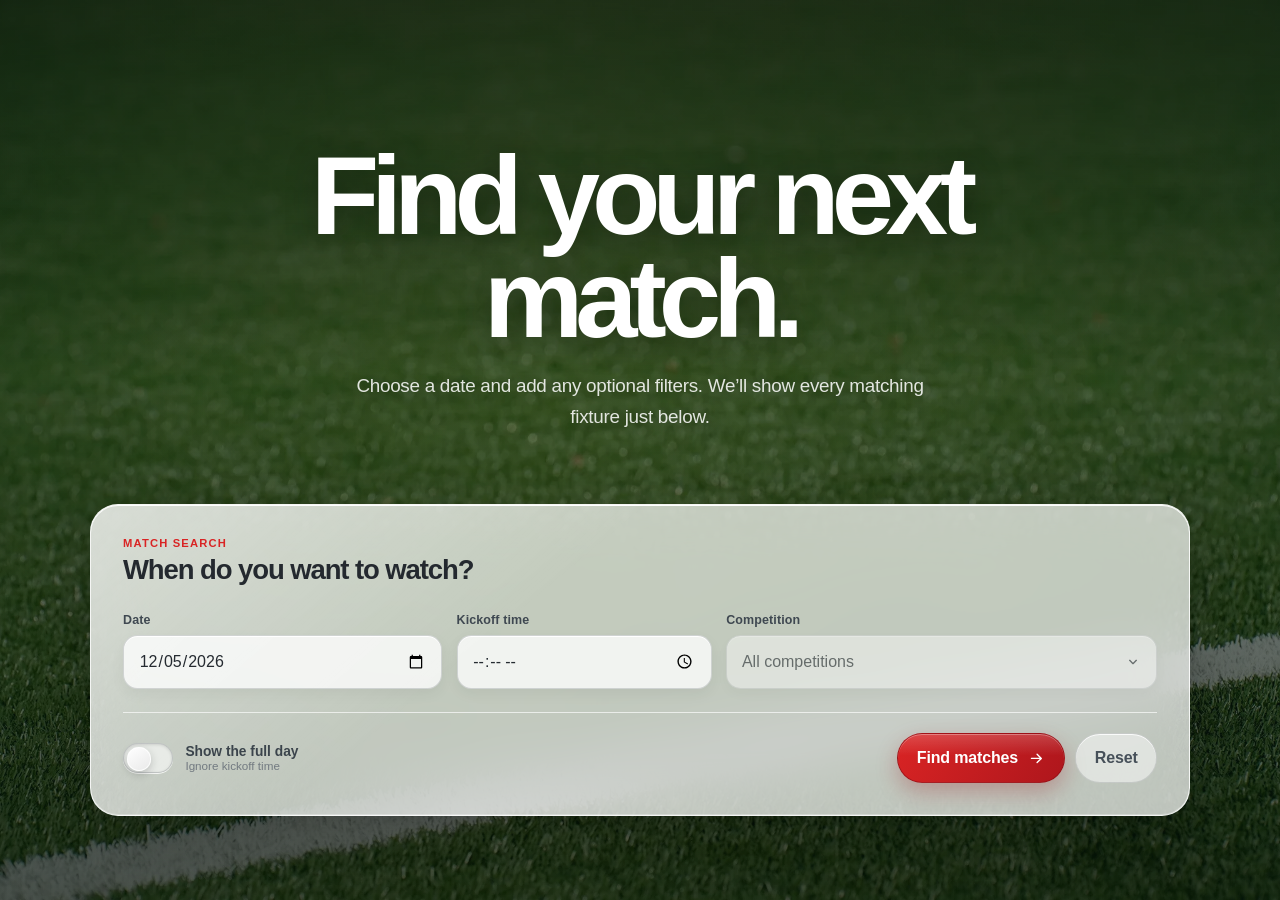
==== docs/index.html @ 7749f3e3 "add website" ====
<!doctype html>
<html lang="en-CH">
  <head>
    <meta charset="utf-8">
    <meta name="viewport" content="width=device-width, initial-scale=1">
    <meta
      name="description"
      content="Find football matches by date, kickoff time, and competition."
    >
    <meta name="theme-color" content="#16271a">
    <title>Match Finder</title>
    <link rel="stylesheet" href="./app.css">
    <script type="module" src="./app.js"></script>
  </head>
  <body>
    <main class="page-shell">
      <header class="page-header">
        <h1>Find your next match.</h1>
        <p class="intro">
          Choose a date and add any optional filters. We’ll show every matching
          fixture just below.
        </p>
      </header>

      <section class="search-panel glass-panel" aria-labelledby="search-heading">
        <div class="panel-heading">
          <div>
            <p class="panel-kicker">Match search</p>
            <h2 id="search-heading">When do you want to watch?</h2>
          </div>
        </div>

        <form id="search-form" aria-busy="true">
          <div class="form-grid">
            <label class="field">
              <span class="field-label">Date</span>
              <input
                id="date-input"
                name="date"
                type="date"
                lang="de-CH"
                required
              >
            </label>

            <label class="field" id="time-field">
              <span class="field-label">Kickoff time</span>
              <input
                id="time-input"
                name="time"
                type="time"
                lang="de-CH"
              >
            </label>

            <div class="field field-competition">
              <span id="competition-label" class="field-label">Competition</span>
              <div id="competition-picker" class="competition-picker">
                <button
                  id="competition-input"
                  class="competition-trigger"
                  type="button"
                  aria-labelledby="competition-label competition-summary"
                  aria-controls="competition-options"
                  aria-expanded="false"
                  disabled
                >
                  <span id="competition-summary">All competitions</span>
                  <svg viewBox="0 0 24 24" aria-hidden="true">
                    <path d="m7 9.5 5 5 5-5"></path>
                  </svg>
                </button>
                <div
                  id="competition-options"
                  class="competition-options"
                  role="group"
                  aria-labelledby="competition-label"
                  hidden
                >
                  <div class="competition-options-inner"></div>
                </div>
              </div>
            </div>
          </div>

          <div class="form-footer">
            <label class="checkbox-row">
              <input
                id="whole-day-input"
                class="toggle-input"
                name="wholeDay"
                type="checkbox"
              >
              <span class="toggle-switch" aria-hidden="true"></span>
              <span class="toggle-copy">
                <strong>Show the full day</strong>
                <small>Ignore kickoff time</small>
              </span>
            </label>

            <div class="actions">
              <button type="submit" class="button-primary" disabled>
                <span>Find matches</span>
                <svg viewBox="0 0 24 24" aria-hidden="true">
                  <path d="M5 12h14M13 6l6 6-6 6"></path>
                </svg>
              </button>
              <button id="reset-button" type="button" class="button-secondary">
                Reset
              </button>
            </div>
          </div>
        </form>
      </section>

      <section
        class="results-section glass-panel"
        aria-labelledby="results-heading"
        tabindex="-1"
        hidden
      >
        <div class="results-heading">
          <div>
            <p class="panel-kicker">Fixtures</p>
            <h2 id="results-heading">Matches</h2>
          </div>
          <div class="results-summary">
            <p id="result-count" class="result-count" aria-live="polite"></p>
            <p id="update-badge" class="update-badge" hidden>
              <span>Last updated</span>
              <time id="update-time"></time>
            </p>
          </div>
        </div>

        <div
          id="status-message"
          class="status-message"
          role="status"
        >
          Select a date to begin.
        </div>

        <div id="results" class="results-list"></div>
      </section>
    </main>
  </body>
</html>
---- docs/app.css ----
:root {
  color-scheme: light;
  font-family:
    Inter, Avenir, "Segoe UI", Helvetica, Arial, ui-sans-serif, system-ui,
    sans-serif;
  color: #24292f;
  background: #16271a;
  font-synthesis: none;
  text-rendering: optimizeLegibility;
  --red: rgb(217 36 36);
  --red-deep: rgb(174 22 28);
  --glass: rgb(255 255 255 / 0.72);
  --glass-line: rgb(255 255 255 / 0.82);
}

* {
  box-sizing: border-box;
}

html {
  min-width: 320px;
  min-height: 100%;
  scroll-behavior: smooth;
}

body {
  min-width: 320px;
  min-height: 100vh;
  margin: 0;
  overflow-x: hidden;
  background-color: #18331e;
  background-image: url("./assets/background.webp");
  background-repeat: no-repeat;
  background-position: center bottom;
  background-size: cover;
  background-attachment: fixed;
}

body::before {
  position: fixed;
  z-index: 0;
  inset: 0;
  background:
    linear-gradient(180deg, rgb(8 19 11 / 0.72) 0%, rgb(10 27 15 / 0.45) 42%, rgb(7 17 10 / 0.68) 100%),
    linear-gradient(90deg, rgb(4 15 8 / 0.16), transparent 42%, rgb(4 15 8 / 0.16));
  content: "";
  pointer-events: none;
}

button,
input {
  font: inherit;
}

button,
a,
input {
  -webkit-tap-highlight-color: transparent;
}

.page-shell {
  --page-bottom-space: 4rem;
  position: relative;
  z-index: 1;
  width: min(1100px, calc(100% - 2rem));
  margin: 0 auto;
  padding: 0 0 var(--page-bottom-space);
}

.page-header {
  --title-scale: 1;
  --intro-scale: 1;
  --hero-shift: 0px;
  --intro-opacity: 1;
  display: grid;
  max-width: 850px;
  margin: 0 auto;
  padding: clamp(5rem, 13vw, 9rem) 1rem clamp(2.75rem, 6vw, 4.5rem);
  justify-items: center;
  text-align: center;
}

.panel-kicker,
h1,
h2,
h3,
p {
  margin-top: 0;
}

h1 {
  margin-bottom: 1.25rem;
  color: white;
  font-size: clamp(3.55rem, 9vw, 7rem);
  font-weight: 780;
  letter-spacing: -0.072em;
  line-height: 0.92;
  text-shadow: 0 6px 32px rgb(0 0 0 / 0.32);
  transform: translateY(var(--hero-shift)) scale(var(--title-scale));
  transform-origin: center bottom;
  will-change: transform;
}

.intro {
  max-width: 610px;
  margin-bottom: 0;
  color: rgb(255 255 255 / 0.86);
  font-size: clamp(1rem, 1.7vw, 1.18rem);
  font-weight: 500;
  letter-spacing: -0.015em;
  line-height: 1.65;
  text-shadow: 0 2px 18px rgb(0 0 0 / 0.35);
  opacity: var(--intro-opacity);
  transform: translateY(var(--hero-shift)) scale(var(--intro-scale));
  transform-origin: center top;
  will-change: transform, opacity;
}

.glass-panel {
  position: relative;
  border: 1px solid var(--glass-line);
  border-radius: 1.75rem;
  background:
    linear-gradient(140deg, rgb(255 255 255 / 0.35), transparent 38%),
    var(--glass);
  box-shadow:
    inset 0 1px 0 rgb(255 255 255 / 0.94),
    inset 0 -1px 0 rgb(255 255 255 / 0.28),
    0 28px 80px rgb(0 0 0 / 0.24),
    0 4px 18px rgb(0 0 0 / 0.08);
  backdrop-filter: blur(28px) saturate(135%);
  -webkit-backdrop-filter: blur(28px) saturate(135%);
}

.glass-panel::before {
  position: absolute;
  top: 0;
  right: 9%;
  left: 9%;
  height: 1px;
  background: linear-gradient(90deg, transparent, white, transparent);
  content: "";
  opacity: 0.92;
  pointer-events: none;
}

.search-panel {
  --search-scale: 1;
  --search-shift: 0px;
  --search-opacity: 1;
  padding: clamp(1.35rem, 3vw, 2rem);
  opacity: var(--search-opacity);
  transform: translateY(var(--search-shift)) scale(var(--search-scale));
  transform-origin: center top;
  will-change: transform, opacity;
}

.update-badge {
  display: inline-grid;
  grid-template-columns: auto 1fr;
  align-items: center;
  gap: 0.12rem 0.42rem;
  margin: 0;
  padding: 0.5rem 0.72rem;
  border: 1px solid rgb(255 255 255 / 0.34);
  border-radius: 999px;
  background:
    linear-gradient(180deg, rgb(255 255 255 / 0.15), transparent 48%),
    linear-gradient(120deg, var(--red), var(--red-deep));
  box-shadow:
    inset 0 1px 0 rgb(255 255 255 / 0.3),
    0 8px 22px rgb(121 11 17 / 0.28);
  color: white;
  font-size: 0.68rem;
  font-weight: 760;
  letter-spacing: 0.01em;
  line-height: 1;
  transform-origin: right top;
  animation: update-badge-arrive 320ms cubic-bezier(0.22, 1, 0.36, 1);
  white-space: nowrap;
}

.update-badge::before {
  grid-row: 1 / 3;
  width: 0.38rem;
  height: 0.38rem;
  border-radius: 50%;
  background: white;
  box-shadow: 0 0 0 3px rgb(255 255 255 / 0.15);
  content: "";
}

.update-badge span {
  grid-column: 2;
  color: rgb(255 255 255 / 0.78);
  font-size: 0.58rem;
  font-weight: 800;
  letter-spacing: 0.075em;
  text-transform: uppercase;
}

.update-badge time {
  grid-column: 2;
  font-variant-numeric: tabular-nums;
}

.update-badge[hidden] {
  display: none;
}

@keyframes update-badge-arrive {
  from {
    opacity: 0;
    transform: translateY(-0.25rem) scale(0.9);
  }

  to {
    opacity: 1;
    transform: translateY(0) scale(1);
  }
}

.panel-heading,
.results-heading {
  display: flex;
  align-items: center;
  justify-content: space-between;
  gap: 1.25rem;
}

.panel-heading {
  margin-bottom: 1.7rem;
}

.panel-kicker {
  margin-bottom: 0.32rem;
  color: var(--red);
  font-size: 0.7rem;
  font-weight: 800;
  letter-spacing: 0.105em;
  text-transform: uppercase;
}

h2 {
  margin-bottom: 0;
  color: #24292f;
  font-size: clamp(1.3rem, 2.5vw, 1.72rem);
  font-weight: 780;
  letter-spacing: -0.04em;
}

.form-grid {
  display: grid;
  grid-template-columns: minmax(0, 1fr) minmax(0, 0.8fr) minmax(0, 1.35fr);
  gap: 0.9rem;
}

.field {
  display: block;
  min-width: 0;
}

.field-label {
  display: block;
  margin-bottom: 0.48rem;
  color: #3f4851;
  font-size: 0.78rem;
  font-weight: 750;
  letter-spacing: 0.01em;
}

input {
  width: 100%;
  min-height: 3.35rem;
  padding: 0.78rem 0.92rem;
  border: 1px solid rgb(67 75 83 / 0.2);
  border-radius: 0.9rem;
  background: rgb(255 255 255 / 0.78);
  box-shadow:
    inset 0 1px 0 rgb(255 255 255 / 0.98),
    0 5px 14px rgb(20 25 22 / 0.05);
  color: #252b31;
  font-size: 1rem;
  transition:
    border-color 180ms ease,
    background-color 180ms ease,
    box-shadow 180ms ease,
    opacity 180ms ease;
}

.competition-picker {
  position: relative;
}

.competition-trigger {
  display: flex;
  width: 100%;
  min-height: 3.35rem;
  align-items: center;
  justify-content: space-between;
  gap: 0.75rem;
  padding: 0.78rem 0.92rem;
  overflow: visible;
  border: 1px solid rgb(67 75 83 / 0.2);
  border-radius: 0.9rem;
  background: rgb(255 255 255 / 0.78);
  box-shadow:
    inset 0 1px 0 rgb(255 255 255 / 0.98),
    0 5px 14px rgb(20 25 22 / 0.05);
  color: #252b31;
  cursor: pointer;
  font-size: 1rem;
  font-weight: 400;
  letter-spacing: 0;
  text-align: left;
}

.competition-trigger:hover:not(:disabled) {
  border-color: rgb(217 36 36 / 0.38);
  background: rgb(255 255 255 / 0.9);
}

.competition-picker.is-open .competition-trigger {
  border-color: var(--red);
  background: rgb(255 255 255 / 0.96);
  box-shadow:
    inset 0 1px 0 white,
    0 0 0 4px rgb(217 36 36 / 0.08);
}

.competition-trigger > span {
  min-width: 0;
  overflow: hidden;
  text-overflow: ellipsis;
  white-space: nowrap;
}

.competition-trigger svg {
  flex: 0 0 auto;
  width: 1rem;
  fill: none;
  stroke: #252b31;
  stroke-linecap: round;
  stroke-linejoin: round;
  stroke-width: 2;
  transition: transform 180ms ease;
}

.competition-picker.is-open .competition-trigger svg {
  transform: rotate(180deg);
}

.competition-options {
  position: relative;
  display: grid;
  grid-template-rows: 0fr;
  max-height: 17rem;
  margin-top: 0;
  padding: 0 0.45rem;
  overflow: hidden;
  border: 0 solid rgb(255 255 255 / 0.9);
  border-radius: 0.95rem;
  background: rgb(250 251 250 / 0.94);
  box-shadow:
    inset 0 1px 0 white,
    0 16px 34px rgb(20 29 22 / 0.2);
  backdrop-filter: blur(22px) saturate(125%);
  -webkit-backdrop-filter: blur(22px) saturate(125%);
  opacity: 0;
  transform: translateY(-0.4rem) scale(0.985);
  transform-origin: center top;
  visibility: hidden;
  transition:
    grid-template-rows 260ms cubic-bezier(0.4, 0, 0.2, 1),
    margin-top 260ms cubic-bezier(0.4, 0, 0.2, 1),
    padding-top 260ms cubic-bezier(0.4, 0, 0.2, 1),
    padding-bottom 260ms cubic-bezier(0.4, 0, 0.2, 1),
    border-width 260ms cubic-bezier(0.4, 0, 0.2, 1),
    opacity 200ms cubic-bezier(0.4, 0, 0.2, 1),
    transform 260ms cubic-bezier(0.4, 0, 0.2, 1),
    visibility 0s linear 260ms;
  will-change: grid-template-rows, opacity, transform;
}

.competition-picker.is-open .competition-options {
  grid-template-rows: 1fr;
  margin-top: 0.5rem;
  padding-top: 0.45rem;
  padding-bottom: 0.45rem;
  border-width: 1px;
  opacity: 1;
  transform: translateY(0) scale(1);
  visibility: visible;
  transition-delay: 0s;
}

.competition-options-inner {
  display: grid;
  min-height: 0;
  gap: 0.2rem;
  overflow-y: auto;
}

.competition-options[hidden] {
  display: none;
}

.competition-option {
  display: flex;
  align-items: flex-start;
  gap: 0.65rem;
  padding: 0.65rem 0.7rem;
  border-radius: 0.65rem;
  color: #353d43;
  cursor: pointer;
  font-size: 0.86rem;
  font-weight: 650;
  line-height: 1.35;
  transition: background-color 150ms ease;
}

.competition-option:hover {
  background: rgb(217 36 36 / 0.08);
}

.competition-option input,
.competition-option input:hover,
.competition-option input:focus {
  flex: 0 0 auto;
  width: 1.05rem;
  height: 1.05rem;
  min-height: 0;
  margin: 0.06rem 0 0;
  padding: 0;
  border: 0;
  background: transparent;
  box-shadow: none;
  accent-color: var(--red);
}

input:hover:not(:disabled) {
  border-color: rgb(217 36 36 / 0.38);
  background: rgb(255 255 255 / 0.9);
}

input:focus,
button:focus-visible,
a:focus-visible {
  outline: 3px solid rgb(217 36 36 / 0.34);
  outline-offset: 3px;
}

input:focus {
  border-color: var(--red);
  background: rgb(255 255 255 / 0.96);
  box-shadow:
    inset 0 1px 0 white,
    0 0 0 4px rgb(217 36 36 / 0.08);
}

input:disabled {
  border-color: rgb(67 75 83 / 0.1);
  background: rgb(231 232 231 / 0.58);
  color: #8b9298;
  cursor: not-allowed;
}

.field.is-disabled .field-label {
  color: #7b8389;
}

.form-footer {
  display: flex;
  align-items: center;
  justify-content: space-between;
  gap: 1rem;
  margin-top: 1.45rem;
  padding-top: 1.25rem;
  border-top: 1px solid rgb(255 255 255 / 0.66);
}

.checkbox-row {
  position: relative;
  display: inline-flex;
  align-items: center;
  gap: 0.75rem;
  min-width: 0;
  cursor: pointer;
}

.toggle-input {
  position: absolute;
  width: 1px;
  height: 1px;
  min-height: 0;
  margin: 0;
  padding: 0;
  opacity: 0;
}

.toggle-switch {
  position: relative;
  flex: 0 0 auto;
  width: 3.15rem;
  height: 1.85rem;
  border: 1px solid rgb(66 74 81 / 0.24);
  border-radius: 999px;
  background: rgb(255 255 255 / 0.6);
  box-shadow:
    inset 0 1px 3px rgb(34 39 36 / 0.14),
    0 1px 0 rgb(255 255 255 / 0.8);
  transition:
    border-color 180ms ease,
    background-color 180ms ease,
    box-shadow 180ms ease;
}

.toggle-switch::after {
  position: absolute;
  top: 0.2rem;
  left: 0.2rem;
  width: 1.35rem;
  height: 1.35rem;
  border: 1px solid rgb(255 255 255 / 0.88);
  border-radius: 50%;
  background: linear-gradient(145deg, white, #e9e9e9);
  box-shadow: 0 3px 8px rgb(25 29 26 / 0.22);
  content: "";
  transition: transform 220ms cubic-bezier(0.2, 0.8, 0.2, 1);
}

.toggle-input:checked + .toggle-switch {
  border-color: rgb(174 22 28 / 0.58);
  background: linear-gradient(135deg, var(--red), var(--red-deep));
  box-shadow:
    inset 0 1px 2px rgb(94 0 6 / 0.28),
    0 5px 14px rgb(217 36 36 / 0.2);
}

.toggle-input:checked + .toggle-switch::after {
  transform: translateX(1.3rem);
}

.toggle-input:focus-visible + .toggle-switch {
  outline: 3px solid rgb(217 36 36 / 0.34);
  outline-offset: 3px;
}

.toggle-copy {
  display: grid;
  gap: 0.05rem;
}

.toggle-copy strong {
  color: #3b444c;
  font-size: 0.86rem;
  font-weight: 750;
}

.toggle-copy small {
  color: #727a81;
  font-size: 0.73rem;
}

.actions {
  display: flex;
  flex-wrap: wrap;
  justify-content: flex-end;
  gap: 0.65rem;
}

button {
  position: relative;
  display: inline-flex;
  align-items: center;
  justify-content: center;
  gap: 0.65rem;
  min-height: 3.15rem;
  padding: 0.72rem 1.15rem;
  overflow: hidden;
  border-radius: 999px;
  cursor: pointer;
  font-weight: 780;
  letter-spacing: -0.01em;
  transition:
    transform 180ms ease,
    border-color 180ms ease,
    background-color 180ms ease,
    box-shadow 180ms ease;
}

button:disabled {
  cursor: not-allowed;
  opacity: 0.58;
}

.button-primary {
  min-width: 10.5rem;
  border: 1px solid rgb(145 13 20 / 0.7);
  background:
    linear-gradient(180deg, rgb(255 255 255 / 0.18), transparent 45%),
    linear-gradient(120deg, var(--red), var(--red-deep));
  box-shadow:
    inset 0 1px 0 rgb(255 255 255 / 0.3),
    0 9px 22px rgb(156 13 21 / 0.28);
  color: white;
}

.button-primary svg {
  width: 1.05rem;
  fill: none;
  stroke: currentcolor;
  stroke-linecap: round;
  stroke-linejoin: round;
  stroke-width: 2;
  transition: transform 180ms ease;
}

.button-primary:hover:not(:disabled) {
  background:
    linear-gradient(180deg, rgb(255 255 255 / 0.2), transparent 45%),
    linear-gradient(120deg, #e22a2a, #b81720);
  box-shadow:
    inset 0 1px 0 rgb(255 255 255 / 0.34),
    0 13px 30px rgb(156 13 21 / 0.34);
  transform: translateY(-2px);
}

.button-primary:hover:not(:disabled) svg {
  transform: translateX(2px);
}

.button-secondary {
  border: 1px solid rgb(63 71 78 / 0.16);
  background: rgb(255 255 255 / 0.5);
  box-shadow: inset 0 1px 0 rgb(255 255 255 / 0.86);
  color: #465059;
}

.button-secondary:hover:not(:disabled) {
  border-color: rgb(217 36 36 / 0.25);
  background: rgb(255 255 255 / 0.78);
  color: var(--red-deep);
  transform: translateY(-2px);
}

.button-secondary.is-resetting {
  animation: reset-button-press 360ms cubic-bezier(0.4, 0, 0.2, 1);
}

@keyframes reset-button-press {
  0%,
  100% {
    transform: translateY(0) scale(1);
  }

  45% {
    border-color: rgb(217 36 36 / 0.38);
    background: rgb(255 255 255 / 0.88);
    color: var(--red-deep);
    transform: translateY(1px) scale(0.94);
  }
}

.results-section {
  --results-scale: 1;
  --results-shift: 0px;
  --results-opacity: 1;
  margin-top: 2rem;
  padding: clamp(1.35rem, 3vw, 2rem);
  scroll-margin-top: 1rem;
  opacity: var(--results-opacity);
  transform: translateY(var(--results-shift)) scale(var(--results-scale));
  transform-origin: center top;
  will-change: transform, opacity;
}

.results-section[hidden] {
  display: none;
}

.results-section.is-dismissing {
  pointer-events: none;
  opacity: 0;
  transform: translateY(2.25rem) scale(0.82);
  transition:
    opacity 220ms cubic-bezier(0.4, 0, 0.2, 1),
    transform 280ms cubic-bezier(0.4, 0, 0.2, 1);
}

.results-section:focus {
  outline: none;
}

.results-heading {
  align-items: flex-start;
  padding-bottom: 1.3rem;
  border-bottom: 1px solid rgb(255 255 255 / 0.64);
}

.results-summary {
  display: flex;
  flex: 0 0 auto;
  align-items: center;
  gap: 0.55rem;
}

.result-count {
  flex: 0 0 auto;
  margin-bottom: 0;
  padding: 0.54rem 0.8rem;
  border: 1px solid rgb(255 255 255 / 0.78);
  border-radius: 999px;
  background: rgb(255 255 255 / 0.52);
  box-shadow: inset 0 1px 0 rgb(255 255 255 / 0.88);
  color: #555f68;
  font-size: 0.78rem;
  font-weight: 750;
}

.result-count:empty {
  display: none;
}

.status-message {
  display: grid;
  min-height: 9rem;
  margin-top: 1rem;
  place-items: center;
  border: 1px dashed rgb(65 74 81 / 0.2);
  border-radius: 1.2rem;
  background: rgb(255 255 255 / 0.3);
  color: #68727a;
  font-size: 0.92rem;
  font-weight: 580;
  text-align: center;
}

.status-message[hidden] {
  display: none;
}

.results-list {
  display: grid;
  grid-template-columns: repeat(2, minmax(0, 1fr));
  gap: 0.8rem;
  margin-top: 1rem;
}

.results-list:empty {
  margin-top: 0;
}

.match-card {
  display: grid;
  grid-template-columns: 4.75rem minmax(0, 1fr) 2.75rem;
  align-items: center;
  gap: 0.85rem;
  min-width: 0;
  padding: 1rem;
  border: 1px solid rgb(255 255 255 / 0.76);
  border-radius: 1.2rem;
  background:
    linear-gradient(145deg, rgb(255 255 255 / 0.36), transparent 42%),
    rgb(255 255 255 / 0.66);
  box-shadow:
    inset 0 1px 0 rgb(255 255 255 / 0.95),
    0 8px 24px rgb(23 31 25 / 0.07);
  transition:
    transform 180ms ease,
    border-color 180ms ease,
    background-color 180ms ease,
    box-shadow 180ms ease;
}

.match-card:hover {
  border-color: white;
  background-color: rgb(255 255 255 / 0.8);
  box-shadow:
    inset 0 1px 0 white,
    0 13px 30px rgb(23 31 25 / 0.12);
  transform: translateY(-2px);
}

.match-kickoff {
  align-self: center;
  min-width: 0;
  padding: 0.65rem 0.35rem 0.58rem;
  border: 1px solid rgb(143 10 18 / 0.56);
  border-radius: 0.9rem;
  background:
    linear-gradient(160deg, rgb(255 255 255 / 0.18), transparent 48%),
    linear-gradient(135deg, var(--red), var(--red-deep));
  box-shadow:
    inset 0 1px 0 rgb(255 255 255 / 0.3),
    0 6px 14px rgb(170 18 24 / 0.19);
  color: white;
  text-align: center;
}

.match-time {
  display: block;
  font-size: 1rem;
  font-variant-numeric: tabular-nums;
  font-weight: 820;
  letter-spacing: -0.02em;
}

.match-kickoff.missing {
  border-color: rgb(82 88 84 / 0.16);
  background: linear-gradient(145deg, rgb(255 255 255 / 0.94), rgb(226 228 226 / 0.78));
  box-shadow:
    inset 0 1px 0 white,
    0 4px 10px rgb(28 33 29 / 0.08);
  color: #626964;
}

.match-time.missing {
  font-size: 0.72rem;
  letter-spacing: 0;
  line-height: 1.25;
}

.match-content {
  min-width: 0;
}

.match-teams {
  display: grid;
  gap: 0.18rem;
  min-width: 0;
  margin-bottom: 0;
  color: #252b2f;
  font-size: 0.96rem;
  font-weight: 750;
  letter-spacing: -0.018em;
  line-height: 1.3;
}

.match-teams .team {
  min-width: 0;
  overflow-wrap: anywhere;
}

.match-teams .versus {
  color: #69736d;
  font-size: 0.65rem;
  font-weight: 780;
  letter-spacing: 0.08em;
  text-transform: uppercase;
}

.match-meta {
  display: flex;
  flex-wrap: wrap;
  gap: 0.35rem;
  margin-top: 0.65rem;
}

.match-meta span {
  max-width: 100%;
  overflow: hidden;
  padding: 0.27rem 0.48rem;
  border: 1px solid rgb(73 80 75 / 0.12);
  border-radius: 999px;
  background: rgb(255 255 255 / 0.54);
  color: #626c65;
  font-size: 0.67rem;
  font-weight: 680;
  line-height: 1.2;
  text-overflow: ellipsis;
  white-space: nowrap;
}

.match-link {
  display: grid;
  place-items: center;
  justify-self: end;
  width: 2.75rem;
  height: 2.75rem;
  padding: 0;
  color: var(--red-deep);
  font-size: 1.25rem;
  font-weight: 820;
  line-height: 1;
  text-decoration: none;
  transition:
    color 160ms ease,
    transform 160ms ease;
}

.match-link:hover {
  color: var(--red);
  transform: translate(1px, -2px);
}

@supports not ((backdrop-filter: blur(2px)) or (-webkit-backdrop-filter: blur(2px))) {
  .glass-panel {
    background: rgb(248 248 248 / 0.96);
  }
}

@media (max-width: 900px) {
  .form-grid {
    grid-template-columns: repeat(2, minmax(0, 1fr));
  }

  .field-competition {
    grid-column: 1 / -1;
  }
}

@media (max-width: 760px) {
  body {
    background-attachment: scroll;
  }

  .results-list {
    grid-template-columns: 1fr;
  }
}

@media (max-width: 640px) {
  .page-shell {
    --page-bottom-space: 2rem;
    width: min(100% - 1rem, 1100px);
  }

  .page-header {
    padding: 4.5rem 0.5rem 2.75rem;
  }

  h1 {
    max-width: 360px;
    font-size: clamp(3.35rem, 17vw, 5rem);
  }

  .intro {
    max-width: 340px;
    font-size: 1rem;
  }

  .glass-panel {
    border-radius: 1.35rem;
  }

  .panel-heading {
    display: grid;
    align-items: start;
    margin-bottom: 1.35rem;
  }

  .form-grid {
    grid-template-columns: 1fr;
  }

  .field-competition {
    grid-column: auto;
  }

  .form-footer {
    align-items: stretch;
    flex-direction: column;
  }

  .checkbox-row {
    min-height: 3rem;
  }

  .actions {
    display: grid;
    grid-template-columns: minmax(0, 1fr) auto;
    justify-content: stretch;
  }

  .button-primary {
    min-width: 0;
  }

  .results-heading {
    gap: 0.75rem;
  }

  .match-card {
    grid-template-columns: 4.1rem minmax(0, 1fr) 2.75rem;
    gap: 0.65rem;
    padding: 0.78rem;
  }
}

@media (max-width: 380px) {
  .results-heading {
    display: grid;
  }

  .results-summary {
    justify-self: end;
  }

  .actions {
    grid-template-columns: 1fr;
  }

  .button-secondary {
    width: 100%;
  }
}

@media (prefers-reduced-motion: reduce) {
  html {
    scroll-behavior: auto;
  }

  *,
  *::before,
  *::after {
    scroll-behavior: auto !important;
    transition-duration: 0.01ms !important;
    animation-duration: 0.01ms !important;
    animation-iteration-count: 1 !important;
  }
}

@media (prefers-contrast: more) {
  :root {
    --glass: rgb(255 255 255 / 0.92);
    --glass-line: white;
  }

  input,
  .competition-trigger,
  .competition-options,
  .match-card {
    border-color: rgb(35 40 36 / 0.58);
  }
}

@media (forced-colors: active) {
  body::before,
  .glass-panel::before {
    display: none;
  }

  .glass-panel,
  .match-card,
  .match-kickoff,
  input,
  button,
  .update-badge,
  .result-count {
    border: 1px solid CanvasText;
    background: Canvas;
    box-shadow: none;
    color: CanvasText;
  }

  .match-link {
    color: LinkText;
  }

  .competition-options {
    border: 1px solid CanvasText;
    background: Canvas;
    box-shadow: none;
  }

  h1,
  .intro {
    color: CanvasText;
    text-shadow: none;
  }

  .toggle-input {
    position: static;
    width: 1.25rem;
    height: 1.25rem;
    opacity: 1;
  }

  .toggle-switch {
    display: none;
  }
}
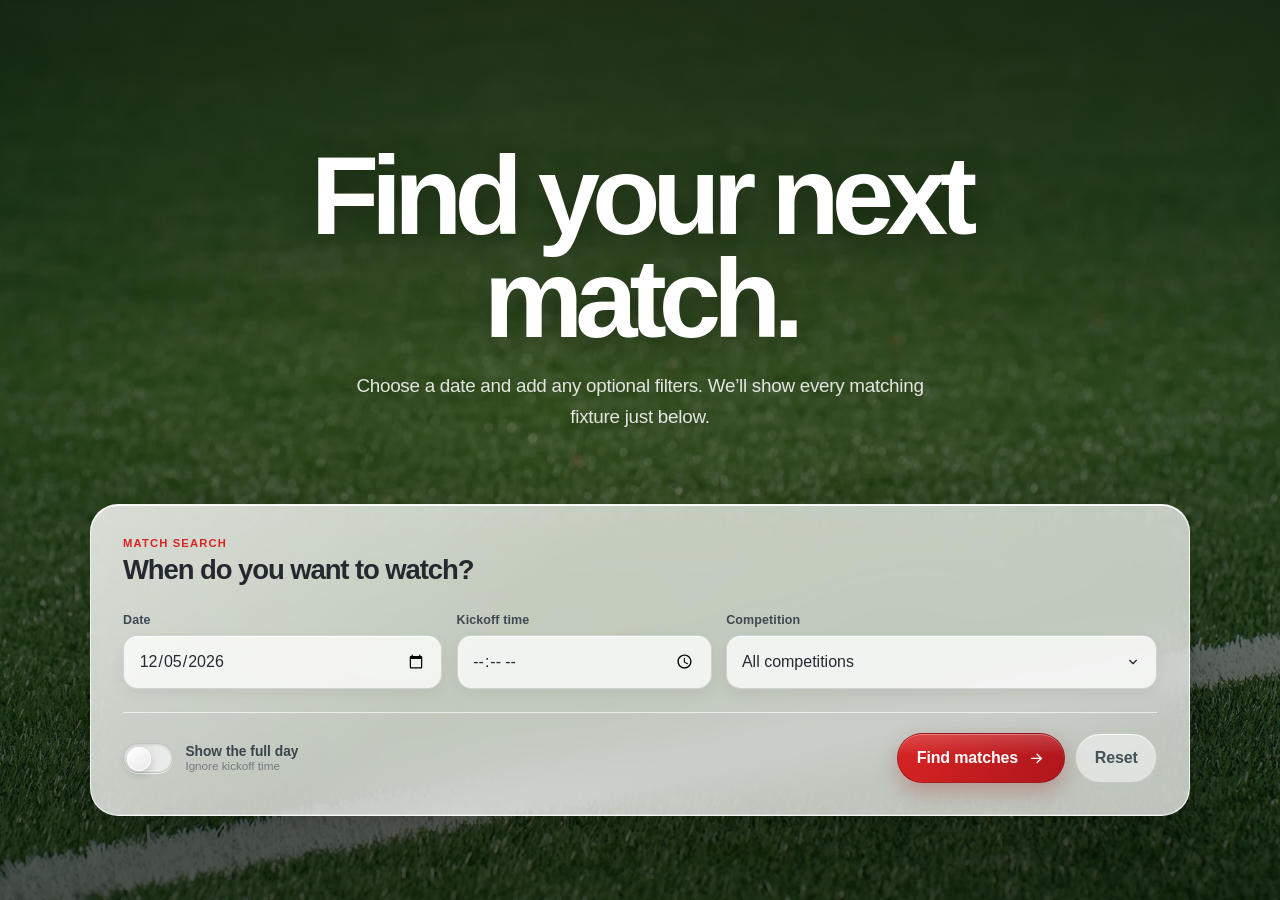
==== commit dcef6048: "fix overflow (hopefully)" ====
--- a/docs/index.html
+++ b/docs/index.html
@@ -2,12 +2,14 @@
 <html lang="en-CH">
   <head>
     <meta charset="utf-8">
-    <meta name="viewport" content="width=device-width, initial-scale=1">
+    <meta
+      name="viewport"
+      content="width=device-width, initial-scale=1, viewport-fit=cover"
+    >
     <meta
       name="description"
-      content="Find football matches by date, kickoff time, and competition."
+      content="Find football matches by date, kickoff time, and league."
     >
-    <meta name="theme-color" content="#16271a">
     <title>Match Finder</title>
     <link rel="stylesheet" href="./app.css">
     <script type="module" src="./app.js"></script>
--- a/docs/app.css
+++ b/docs/app.css
@@ -4,7 +4,6 @@
     Inter, Avenir, "Segoe UI", Helvetica, Arial, ui-sans-serif, system-ui,
     sans-serif;
   color: #24292f;
-  background: #16271a;
   font-synthesis: none;
   text-rendering: optimizeLegibility;
   --red: rgb(217 36 36);
@@ -20,6 +19,12 @@
 html {
   min-width: 320px;
   min-height: 100%;
+  background:
+    linear-gradient(180deg, rgb(8 19 11 / 0.72) 0%, rgb(10 27 15 / 0.45) 42%, rgb(7 17 10 / 0.68) 100%),
+    linear-gradient(90deg, rgb(4 15 8 / 0.16), transparent 42%, rgb(4 15 8 / 0.16)),
+    url("./assets/background.webp") center bottom / cover no-repeat,
+    linear-gradient(#1c2f16, #1c2f16);
+  background-attachment: fixed;
   scroll-behavior: smooth;
 }
 
@@ -28,23 +33,7 @@
   min-height: 100vh;
   margin: 0;
   overflow-x: hidden;
-  background-color: #18331e;
-  background-image: url("./assets/background.webp");
-  background-repeat: no-repeat;
-  background-position: center bottom;
-  background-size: cover;
-  background-attachment: fixed;
-}
-
-body::before {
-  position: fixed;
-  z-index: 0;
-  inset: 0;
-  background:
-    linear-gradient(180deg, rgb(8 19 11 / 0.72) 0%, rgb(10 27 15 / 0.45) 42%, rgb(7 17 10 / 0.68) 100%),
-    linear-gradient(90deg, rgb(4 15 8 / 0.16), transparent 42%, rgb(4 15 8 / 0.16));
-  content: "";
-  pointer-events: none;
+  background: transparent;
 }
 
 button,
@@ -76,6 +65,11 @@
   max-width: 850px;
   margin: 0 auto;
   padding: clamp(5rem, 13vw, 9rem) 1rem clamp(2.75rem, 6vw, 4.5rem);
+  padding:
+    calc(clamp(5rem, 13vw, 9rem) + env(safe-area-inset-top))
+    calc(1rem + env(safe-area-inset-right))
+    clamp(2.75rem, 6vw, 4.5rem)
+    calc(1rem + env(safe-area-inset-left));
   justify-items: center;
   text-align: center;
 }
@@ -286,6 +280,14 @@
     background-color 180ms ease,
     box-shadow 180ms ease,
     opacity 180ms ease;
+}
+
+/* WebKit 301648: padded temporal inputs overflow at width: 100% on iOS 26. */
+input[type="date"],
+input[type="time"] {
+  width: -webkit-fill-available;
+  min-width: 0;
+  max-width: 100%;
 }
 
 .competition-picker {
@@ -911,7 +913,7 @@
 }
 
 @media (max-width: 760px) {
-  body {
+  html {
     background-attachment: scroll;
   }
 
@@ -928,6 +930,11 @@
 
   .page-header {
     padding: 4.5rem 0.5rem 2.75rem;
+    padding:
+      calc(4.5rem + env(safe-area-inset-top))
+      calc(0.5rem + env(safe-area-inset-right))
+      2.75rem
+      calc(0.5rem + env(safe-area-inset-left));
   }
 
   h1 {
@@ -1036,7 +1043,6 @@
 }
 
 @media (forced-colors: active) {
-  body::before,
   .glass-panel::before {
     display: none;
   }
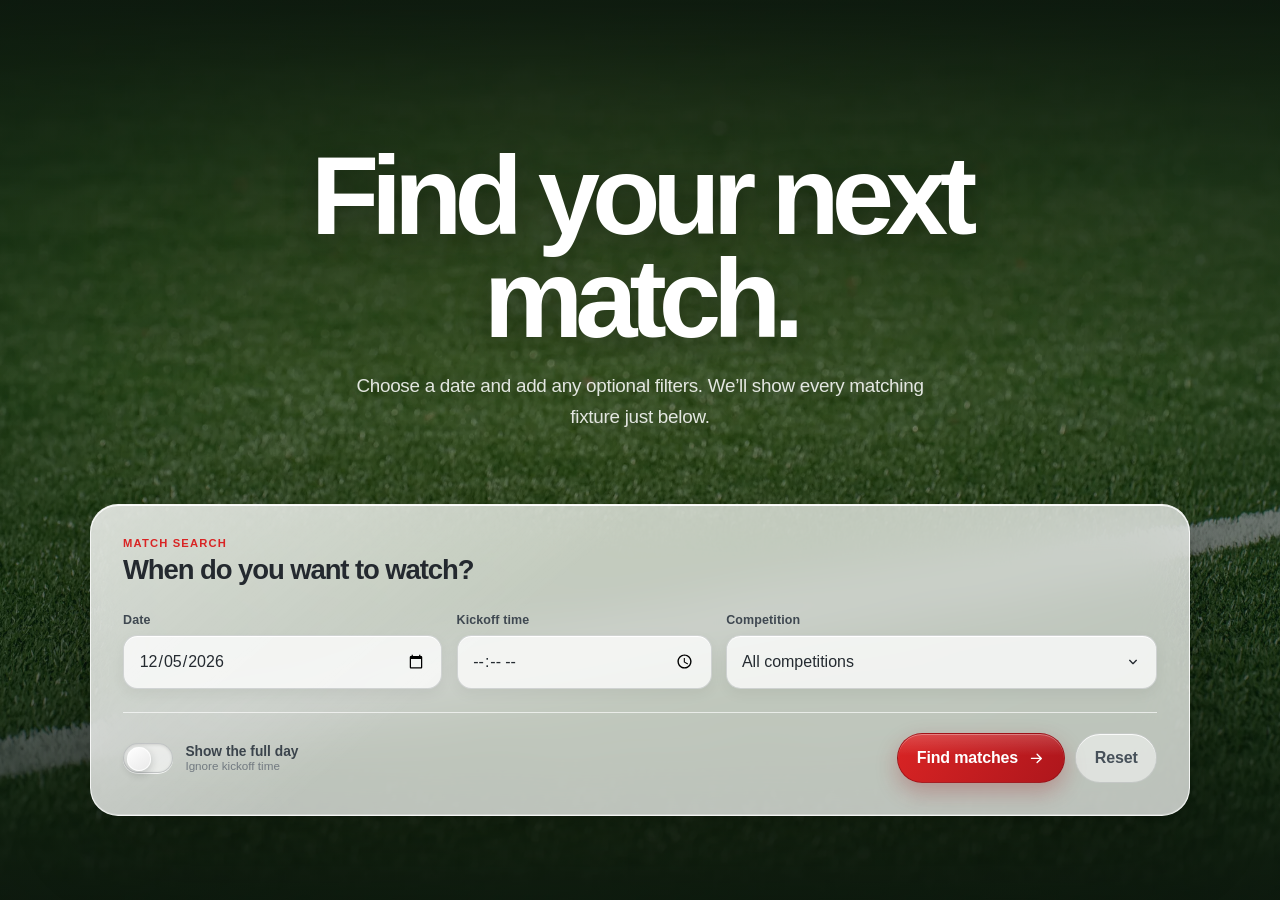
==== commit 1cdbaf13: "add favicon" ====
--- a/docs/index.html
+++ b/docs/index.html
@@ -11,6 +11,7 @@
       content="Find football matches by date, kickoff time, and league."
     >
     <title>Match Finder</title>
+    <link rel="icon" href="./assets/favicon.svg" type="image/svg+xml">
     <link rel="stylesheet" href="./app.css">
     <script type="module" src="./app.js"></script>
   </head>
@@ -36,23 +37,27 @@
           <div class="form-grid">
             <label class="field">
               <span class="field-label">Date</span>
-              <input
-                id="date-input"
-                name="date"
-                type="date"
-                lang="de-CH"
-                required
-              >
+              <span class="temporal-control">
+                <input
+                  id="date-input"
+                  name="date"
+                  type="date"
+                  lang="de-CH"
+                  required
+                >
+              </span>
             </label>
 
             <label class="field" id="time-field">
               <span class="field-label">Kickoff time</span>
-              <input
-                id="time-input"
-                name="time"
-                type="time"
-                lang="de-CH"
-              >
+              <span class="temporal-control">
+                <input
+                  id="time-input"
+                  name="time"
+                  type="time"
+                  lang="de-CH"
+                >
+              </span>
             </label>
 
             <div class="field field-competition">
--- a/docs/app.css
+++ b/docs/app.css
@@ -22,8 +22,8 @@
   background:
     linear-gradient(180deg, rgb(8 19 11 / 0.72) 0%, rgb(10 27 15 / 0.45) 42%, rgb(7 17 10 / 0.68) 100%),
     linear-gradient(90deg, rgb(4 15 8 / 0.16), transparent 42%, rgb(4 15 8 / 0.16)),
-    url("./assets/background.webp") center bottom / cover no-repeat,
-    linear-gradient(#1c2f16, #1c2f16);
+    url("./assets/background.webp") center bottom / cover no-repeat;
+  background-color: rgb(16 26 16);
   background-attachment: fixed;
   scroll-behavior: smooth;
 }
@@ -280,14 +280,6 @@
     background-color 180ms ease,
     box-shadow 180ms ease,
     opacity 180ms ease;
-}
-
-/* WebKit 301648: padded temporal inputs overflow at width: 100% on iOS 26. */
-input[type="date"],
-input[type="time"] {
-  width: -webkit-fill-available;
-  min-width: 0;
-  max-width: 100%;
 }
 
 .competition-picker {
@@ -467,6 +459,73 @@
   cursor: not-allowed;
 }
 
+/* Keep iOS native pickers inside their padded visual controls (WebKit 301648). */
+.temporal-control {
+  display: flex;
+  width: 100%;
+  min-width: 0;
+  min-height: 3.35rem;
+  align-items: center;
+  padding: 0.78rem 0.92rem;
+  overflow: hidden;
+  border: 1px solid rgb(67 75 83 / 0.2);
+  border-radius: 0.9rem;
+  background: rgb(255 255 255 / 0.78);
+  box-shadow:
+    inset 0 1px 0 rgb(255 255 255 / 0.98),
+    0 5px 14px rgb(20 25 22 / 0.05);
+  transition:
+    border-color 180ms ease,
+    background-color 180ms ease,
+    box-shadow 180ms ease,
+    opacity 180ms ease;
+}
+
+.temporal-control > input {
+  flex: 1 1 0;
+  width: 0;
+  min-width: 0;
+  max-width: 100%;
+  min-height: 0;
+  padding: 0;
+  overflow: hidden;
+  border: 0;
+  border-radius: 0;
+  background: transparent;
+  box-shadow: none;
+  -webkit-appearance: auto;
+  appearance: auto;
+}
+
+.temporal-control > input:hover:not(:disabled),
+.temporal-control > input:focus,
+.temporal-control > input:disabled {
+  border: 0;
+  outline: 0;
+  background: transparent;
+  box-shadow: none;
+}
+
+.field:not(.is-disabled) .temporal-control:hover {
+  border-color: rgb(217 36 36 / 0.38);
+  background: rgb(255 255 255 / 0.9);
+}
+
+.temporal-control:focus-within {
+  border-color: var(--red);
+  outline: 3px solid rgb(217 36 36 / 0.34);
+  outline-offset: 3px;
+  background: rgb(255 255 255 / 0.96);
+  box-shadow:
+    inset 0 1px 0 white,
+    0 0 0 4px rgb(217 36 36 / 0.08);
+}
+
+.field.is-disabled .temporal-control {
+  border-color: rgb(67 75 83 / 0.1);
+  background: rgb(231 232 231 / 0.58);
+}
+
 .field.is-disabled .field-label {
   color: #7b8389;
 }
@@ -1035,6 +1094,7 @@
   }
 
   input,
+  .temporal-control,
   .competition-trigger,
   .competition-options,
   .match-card {
@@ -1051,6 +1111,7 @@
   .match-card,
   .match-kickoff,
   input,
+  .temporal-control,
   button,
   .update-badge,
   .result-count {
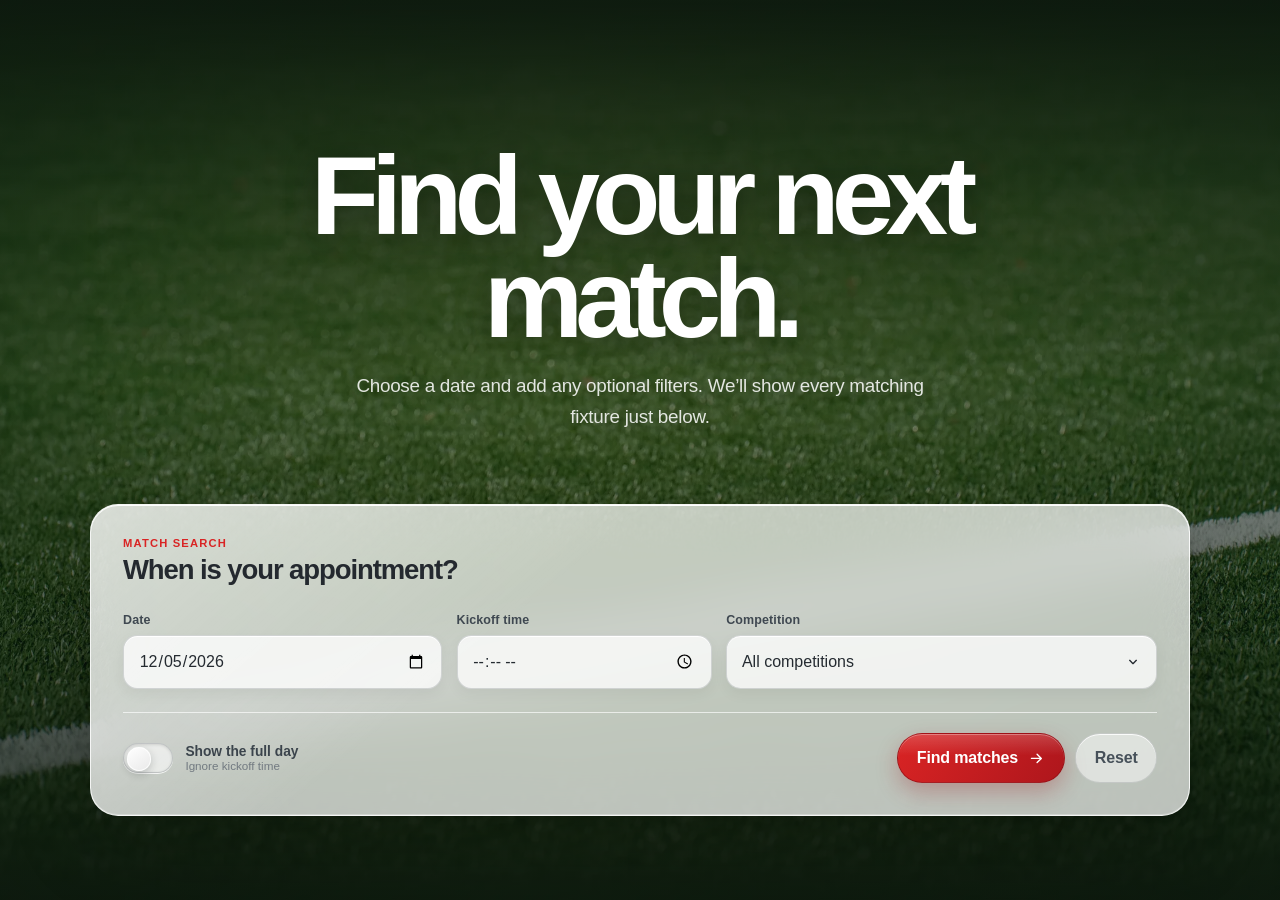
==== commit 01116cdd: "minor changes" ====
--- a/docs/index.html
+++ b/docs/index.html
@@ -29,7 +29,7 @@
         <div class="panel-heading">
           <div>
             <p class="panel-kicker">Match search</p>
-            <h2 id="search-heading">When do you want to watch?</h2>
+            <h2 id="search-heading">When is your appointment?</h2>
           </div>
         </div>
 
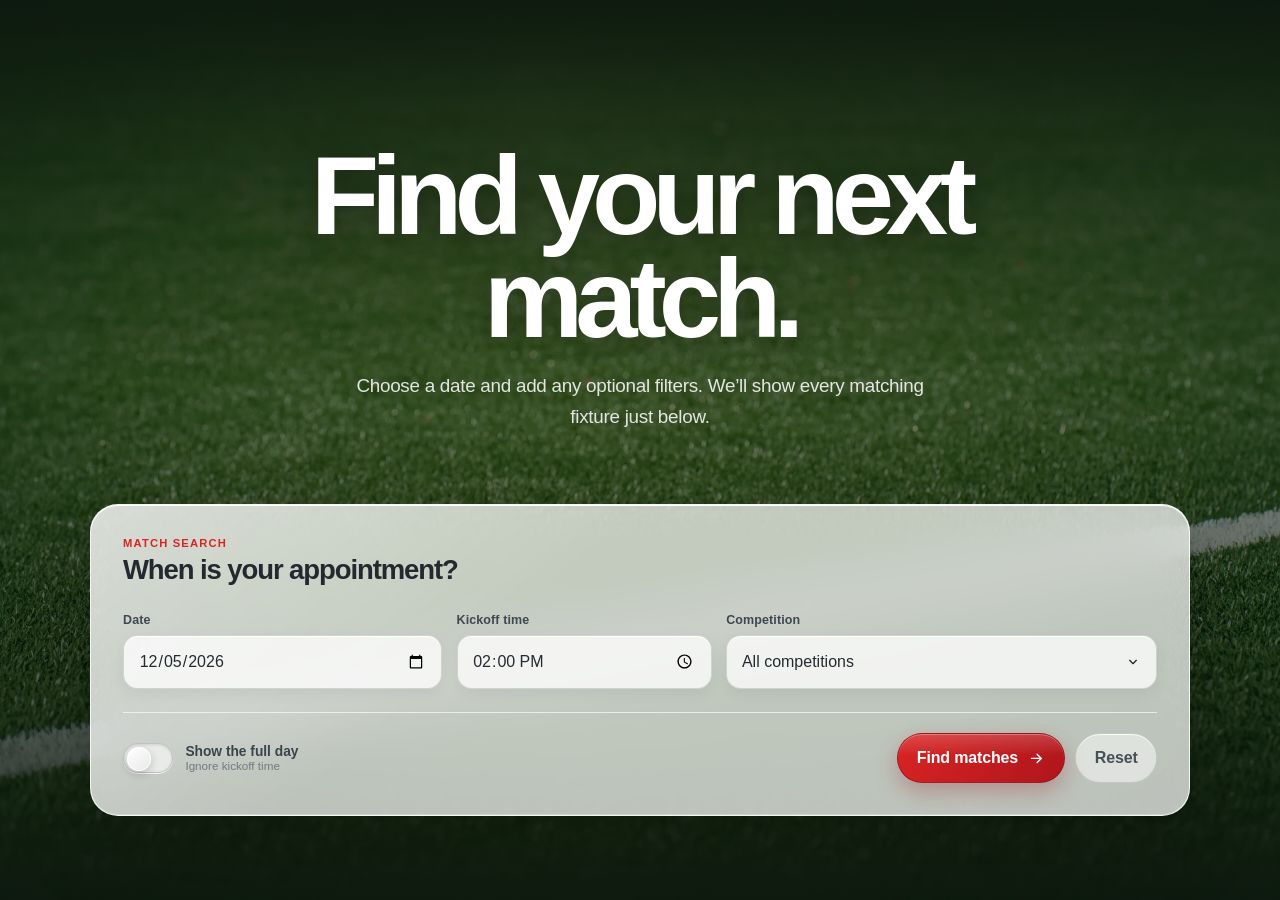
==== commit 363b2351: "add default for time control" ====
--- a/docs/index.html
+++ b/docs/index.html
@@ -56,6 +56,7 @@
                   name="time"
                   type="time"
                   lang="de-CH"
+                  value="14:00"
                 >
               </span>
             </label>
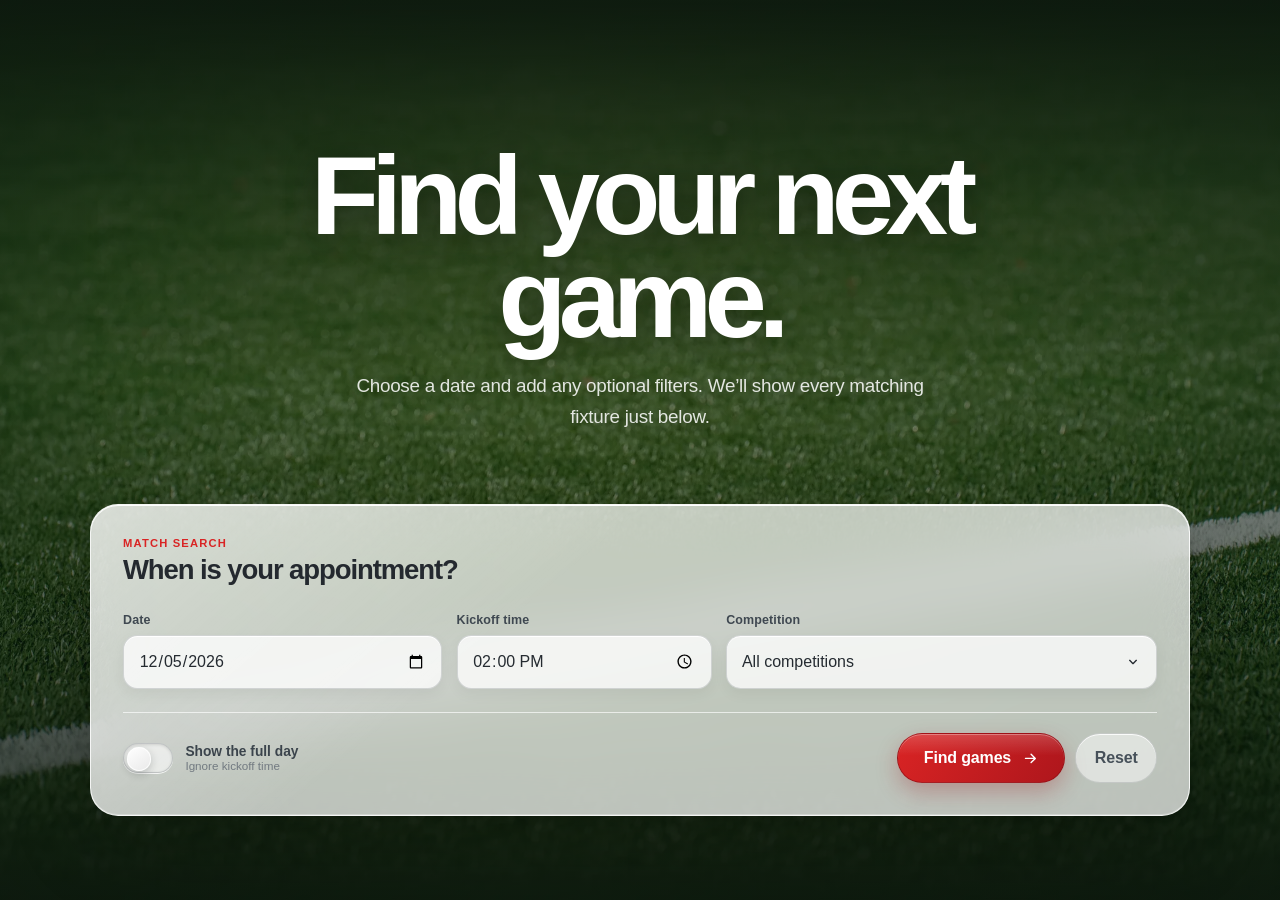
==== commit 121d9069: "replace match wording with game" ====
--- a/docs/index.html
+++ b/docs/index.html
@@ -12,13 +12,14 @@
     >
     <title>Match Finder</title>
     <link rel="icon" href="./assets/favicon.svg" type="image/svg+xml">
+    <link rel="apple-touch-icon" href="./assets/apple-touch-icon.png">
     <link rel="stylesheet" href="./app.css">
     <script type="module" src="./app.js"></script>
   </head>
   <body>
     <main class="page-shell">
       <header class="page-header">
-        <h1>Find your next match.</h1>
+        <h1>Find your next game.</h1>
         <p class="intro">
           Choose a date and add any optional filters. We’ll show every matching
           fixture just below.
@@ -108,7 +109,7 @@
 
             <div class="actions">
               <button type="submit" class="button-primary" disabled>
-                <span>Find matches</span>
+                <span>Find games</span>
                 <svg viewBox="0 0 24 24" aria-hidden="true">
                   <path d="M5 12h14M13 6l6 6-6 6"></path>
                 </svg>
@@ -130,7 +131,7 @@
         <div class="results-heading">
           <div>
             <p class="panel-kicker">Fixtures</p>
-            <h2 id="results-heading">Matches</h2>
+            <h2 id="results-heading">Games</h2>
           </div>
           <div class="results-summary">
             <p id="result-count" class="result-count" aria-live="polite"></p>
